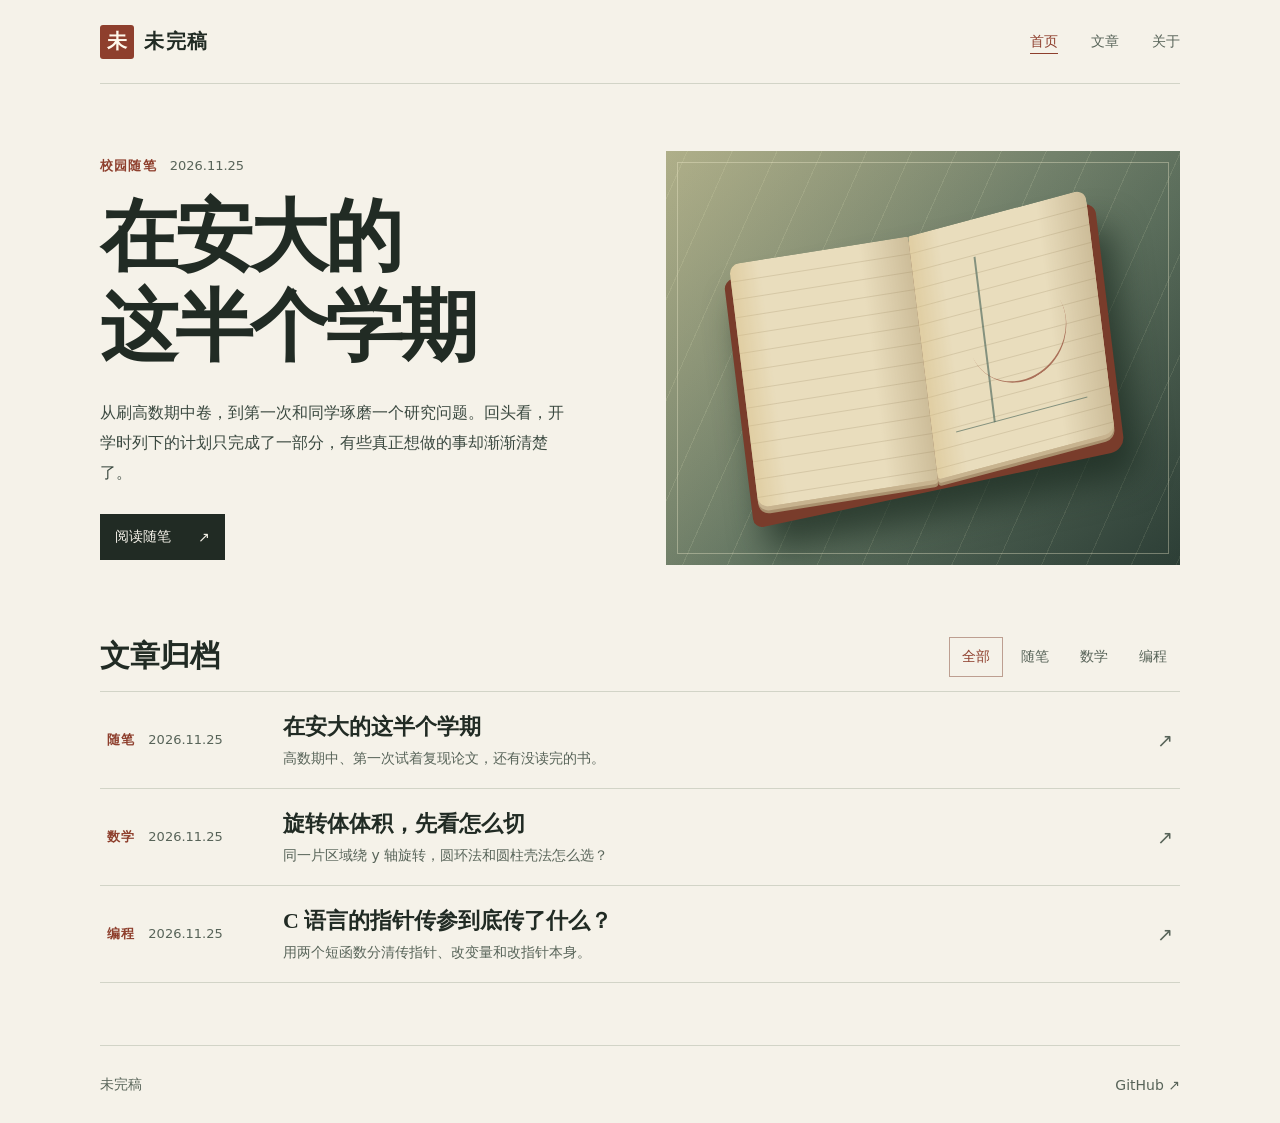
==== index.html @ 0f2ad233 "Build a Chinese personal blog with an inaugural essay and notes" ====
<!doctype html>
<html lang="zh-CN">
<head>
  <meta charset="utf-8">
  <meta name="viewport" content="width=device-width, initial-scale=1">
  <meta name="description" content="记录大学生活、数学与编程的中文博客。">
  <meta name="theme-color" content="#f5f2e9">
  <title>个人博客 · 未完稿</title>
  <link rel="stylesheet" href="./assets/site.css">
  <script src="./assets/archive.js" defer></script>
</head>
<body>
  <a class="skip-link" href="#main">跳到正文</a>
  <header class="site-header wrap">
    <a class="wordmark" href="./"><span class="mark" aria-hidden="true">未</span>未完稿</a>
    <nav aria-label="站点导航">
      <a href="./" aria-current="page">首页</a>
      <a href="./#archive">文章</a>
      <a href="./about.html">关于</a>
    </nav>
  </header>
  <main id="main" class="wrap">
    <section class="hero" aria-labelledby="featured">
      <div class="hero-copy">
        <p class="kicker"><span>校园随笔</span><time datetime="2026-11-25">2026.11.25</time></p>
        <h1 id="featured">在安大的<br>这半个学期</h1>
        <p class="hero-summary">从刷高数期中卷，到第一次和同学琢磨一个研究问题。回头看，开学时列下的计划只完成了一部分，有些真正想做的事却渐渐清楚了。</p>
        <a class="read-link" href="posts/first-half-semester.html">阅读随笔 <span aria-hidden="true">↗</span></a>
      </div>
      <div class="hero-art" aria-hidden="true">
        <div class="notebook">
          <div class="cover"></div>
          <div class="sheet left-sheet"></div>
          <div class="sheet right-sheet"><span class="curve"></span></div>
        </div>
      </div>
    </section>
    <section class="archive" id="archive" aria-labelledby="archive-title">
      <div class="archive-header">
        <h2 id="archive-title">文章归档</h2>
        <div class="filters" role="group" aria-label="按主题筛选" hidden>
          <button type="button" data-filter="all" aria-pressed="true">全部</button>
          <button type="button" data-filter="campus" aria-pressed="false">随笔</button>
          <button type="button" data-filter="math" aria-pressed="false">数学</button>
          <button type="button" data-filter="code" aria-pressed="false">编程</button>
        </div>
      </div>
      <p class="sr-only" id="filter-status" role="status"></p>
      <ul class="entries">
        <li data-category="campus">
          <a class="entry" href="posts/first-half-semester.html">
            <div class="kicker"><span>随笔</span><time datetime="2026-11-25">2026.11.25</time></div>
            <div><h3>在安大的这半个学期</h3><p>高数期中、第一次试着复现论文，还有没读完的书。</p></div>
            <span class="entry-arrow" aria-hidden="true">↗</span>
          </a>
        </li>
        <li data-category="math">
          <a class="entry" href="posts/volumes-of-revolution.html">
            <div class="kicker"><span>数学</span><time datetime="2026-11-25">2026.11.25</time></div>
            <div><h3>旋转体体积，先看怎么切</h3><p>同一片区域绕 y 轴旋转，圆环法和圆柱壳法怎么选？</p></div>
            <span class="entry-arrow" aria-hidden="true">↗</span>
          </a>
        </li>
        <li data-category="code">
          <a class="entry" href="posts/c-pointers.html">
            <div class="kicker"><span>编程</span><time datetime="2026-11-25">2026.11.25</time></div>
            <div><h3>C 语言的指针传参到底传了什么？</h3><p>用两个短函数分清传指针、改变量和改指针本身。</p></div>
            <span class="entry-arrow" aria-hidden="true">↗</span>
          </a>
        </li>
      </ul>
    </section>
  </main>
  <footer class="site-footer wrap">
    <span>未完稿</span>
    <a href="https://github.com/Shangjinyuan/Shangjinyuan.github.io">GitHub ↗</a>
  </footer>
</body>
</html>
---- assets/site.css ----
:root {
  color-scheme: light;
  --paper: #f5f2e9;
  --ink: #212b24;
  --text: #3b4940;
  --muted: #586459;
  --rule: #d2d4c7;
  --accent: #8e3f2d;
  --serif: 'Noto Serif SC', 'Songti SC', 'STSong', SimSun, serif;
  --sans: 'PingFang SC', 'Microsoft YaHei', 'Noto Sans CJK SC', system-ui, sans-serif;
}

* { box-sizing: border-box; }
html { scroll-padding-top: 24px; }
body { margin: 0; background: var(--paper); color: var(--ink); font-family: var(--sans); }
a { color: inherit; }
button { font: inherit; }
[hidden] { display: none !important; }
:focus-visible { outline: 2px solid var(--accent); outline-offset: 5px; }
.wrap { width: min(1080px, calc(100% - 80px)); margin-inline: auto; }
.sr-only, .skip-link:not(:focus) {
  position: absolute;
  width: 1px;
  height: 1px;
  overflow: hidden;
  clip-path: inset(50%);
  white-space: nowrap;
}
.skip-link:focus { position: absolute; z-index: 2; top: 12px; left: 12px; padding: 9px 14px; background: var(--paper); }

.site-header, .site-footer { display: flex; align-items: center; justify-content: space-between; }
.site-header { min-height: 84px; border-bottom: 1px solid var(--rule); }
.site-header a, .site-footer a { text-decoration: none; }
.wordmark {
  display: inline-flex;
  gap: 10px;
  align-items: center;
  font: 700 20px var(--serif);
  letter-spacing: .08em;
  white-space: nowrap;
}
.mark {
  display: grid;
  place-items: center;
  width: 34px;
  height: 34px;
  border-radius: 3px;
  background: var(--accent);
  color: #fff9ec;
  letter-spacing: 0;
}
.site-header nav { display: flex; gap: clamp(14px, 3vw, 33px); color: var(--muted); font-size: 14px; }
.site-header nav a { display: inline-flex; align-items: center; min-height: 44px; white-space: nowrap; }
.site-header nav a:hover, .site-header nav [aria-current], .site-footer a:hover { color: var(--accent); }
.site-header nav [aria-current] { text-decoration: underline; text-underline-offset: 7px; }

.hero { display: grid; grid-template-columns: 1fr 1.05fr; gap: clamp(32px, 6vw, 84px); align-items: center; padding: 67px 0 71px; }
.kicker { display: flex; flex-wrap: wrap; align-items: baseline; gap: 7px 13px; margin: 0; color: var(--muted); font-size: 13px; }
.kicker span { color: var(--accent); font-weight: 700; letter-spacing: .09em; }
time { font-variant-numeric: tabular-nums; }
.hero h1, .article-heading h1 { margin: 17px 0; font-family: var(--serif); font-size: clamp(42px, 6.1vw, 78px); letter-spacing: -.04em; line-height: 1.16; }
.hero-summary { max-width: 29em; margin: 25px 0; color: var(--text); font-size: 16px; line-height: 1.9; }
.read-link {
  display: inline-flex;
  min-height: 46px;
  align-items: center;
  gap: 27px;
  padding: 0 15px;
  background: var(--ink);
  color: var(--paper);
  font-size: 14px;
  text-decoration: none;
}
.read-link:hover { background: var(--accent); }

.hero-art {
  position: relative;
  isolation: isolate;
  display: grid;
  place-items: center;
  min-height: 315px;
  aspect-ratio: 1.24;
  overflow: hidden;
  background:
    repeating-linear-gradient(114deg, transparent 0 19px, #edf0c721 19px 20px, transparent 20px 41px),
    linear-gradient(139deg, #9a9e81, #617461 58%, #34473e);
}
.hero-art::before { position: absolute; inset: 0; background: linear-gradient(127deg, #f1e4a23d, transparent 47%, #18272043); content: ''; }
.hero-art::after { position: absolute; inset: 11px; border: 1px solid #f3eed15c; content: ''; }
.notebook { position: relative; width: 71%; height: 59%; transform: rotate(-12deg) skewX(-5deg); }
.cover { position: absolute; inset: 2% -2% -4%; border-radius: 9px 12px 14px 10px; background: #793c2b; box-shadow: 12px 25px 34px #17271db0; }
.sheet {
  position: absolute;
  top: 0;
  width: 50%;
  height: 100%;
  background:
    linear-gradient(90deg, #d6bd8578, transparent 17% 72%, #947c5155),
    repeating-linear-gradient(to bottom, transparent 0 17px, #a2906b48 17px 18px),
    #e9ddbd;
  box-shadow: 0 4px #c7b38f, 0 7px #a9906e;
}
.left-sheet { left: 0; border-radius: 10px 2px 4px 11px; transform: skewY(3deg); transform-origin: right; }
.right-sheet { right: 0; border-radius: 2px 11px 10px 4px; transform: skewY(-3deg); transform-origin: left; }
.right-sheet::before {
  position: absolute;
  inset: 15% 13% 17%;
  border-bottom: 1px solid #546d60ad;
  background: linear-gradient(90deg, transparent 29%, #546d60ad 29% 30%, transparent 30%);
  content: '';
}
.curve { position: absolute; top: 27%; left: 26%; width: 55%; height: 43%; transform: rotate(-20deg); border-bottom: 2px solid #8e3f2daf; border-radius: 0 0 50% 50%; }

.archive { padding-bottom: 62px; }
.archive-header { display: flex; flex-wrap: wrap; gap: 10px 24px; justify-content: space-between; align-items: center; margin-bottom: 14px; }
.archive h2 { margin: 0; font: 700 30px var(--serif); }
.filters { display: flex; flex-wrap: wrap; gap: 5px; }
.filters button { min-height: 40px; padding: 5px 12px; border: 1px solid transparent; background: transparent; color: var(--muted); cursor: pointer; font-size: 14px; }
.filters button:hover, .filters button[aria-pressed='true'] { color: var(--accent); border-color: #bd9f91; }
.entries { margin: 0; padding: 0; border-top: 1px solid var(--rule); list-style: none; }
.entries li { border-bottom: 1px solid var(--rule); }
.entry { display: grid; grid-template-columns: 161px minmax(0, 1fr) 24px; gap: 15px; align-items: center; min-height: 96px; padding: 15px 7px; text-decoration: none; }
.entry:hover { background: #24392a07; }
.entry:hover h3, .entry:hover .entry-arrow { color: var(--accent); }
.entry h3 { margin: 0 0 4px; font: 700 22px/1.4 var(--serif); }
.entry p { margin: 0; color: var(--muted); font-size: 14px; line-height: 1.6; }
.entry-arrow { justify-self: end; color: var(--muted); font-size: 19px; }
.site-footer { min-height: 78px; border-top: 1px solid var(--rule); color: var(--muted); font-size: 14px; }

.reading-page { padding-block: 50px 72px; }
.prose { max-width: 690px; margin-inline: auto; color: var(--text); font-size: 17px; line-height: 1.95; overflow-wrap: anywhere; }
.back-link { color: var(--accent); font-size: 14px; text-underline-offset: 4px; }
.article-heading { margin: 30px 0 33px; padding-bottom: 24px; border-bottom: 1px solid var(--rule); }
.article-heading h1 { color: var(--ink); font-size: clamp(34px, 5.6vw, 59px); }
.article-heading .dek { margin: 0; color: var(--muted); }
.prose h2 { margin: 33px 0 10px; color: var(--ink); font: 700 25px/1.45 var(--serif); }
.prose p, .prose ul { margin-block: 14px; }
.prose ul { padding-left: 1.5em; }
.prose li + li { margin-top: 4px; }
.prose pre { overflow: auto; padding: 17px 20px; background: #e9e9dc; color: var(--ink); font-size: 14px; line-height: 1.6; tab-size: 4; }
.prose code { font-family: 'Cascadia Mono', Consolas, monospace; }
.prose :not(pre) > code { padding: .1em .26em; border-radius: 3px; background: #e9e9dc; font-size: .9em; }
.prose .equation { padding: 8px 14px; border-left: 2px solid var(--rule); color: var(--ink); font-family: Georgia, serif; }
.article-footer { margin-top: 40px; padding-top: 18px; border-top: 1px solid var(--rule); }

@media (max-width: 790px) {
  .wrap { width: calc(100% - 48px); }
  .hero { gap: 28px; padding-block: 49px; }
  .hero-art { min-height: 255px; }
}
@media (max-width: 610px) {
  .wrap { width: calc(100% - 36px); }
  .site-header { min-height: 68px; }
  .hero { grid-template-columns: 1fr; gap: 23px; padding: 34px 0 42px; }
  .hero h1 { margin-block: 14px; }
  .hero-summary { margin-block: 16px 20px; }
  .hero-art { min-height: 0; aspect-ratio: 1.75; }
  .notebook { width: 58%; height: 59%; }
  .archive { padding-bottom: 40px; }
  .archive h2 { font-size: 26px; }
  .entry { grid-template-columns: minmax(0, 1fr) 18px; gap: 5px 9px; padding: 14px 3px; }
  .entry .kicker { grid-column: 1; }
  .entry h3 { font-size: 19px; }
  .entry-arrow { grid-column: 2; grid-row: 2; }
  .reading-page { padding-block: 34px 46px; }
}
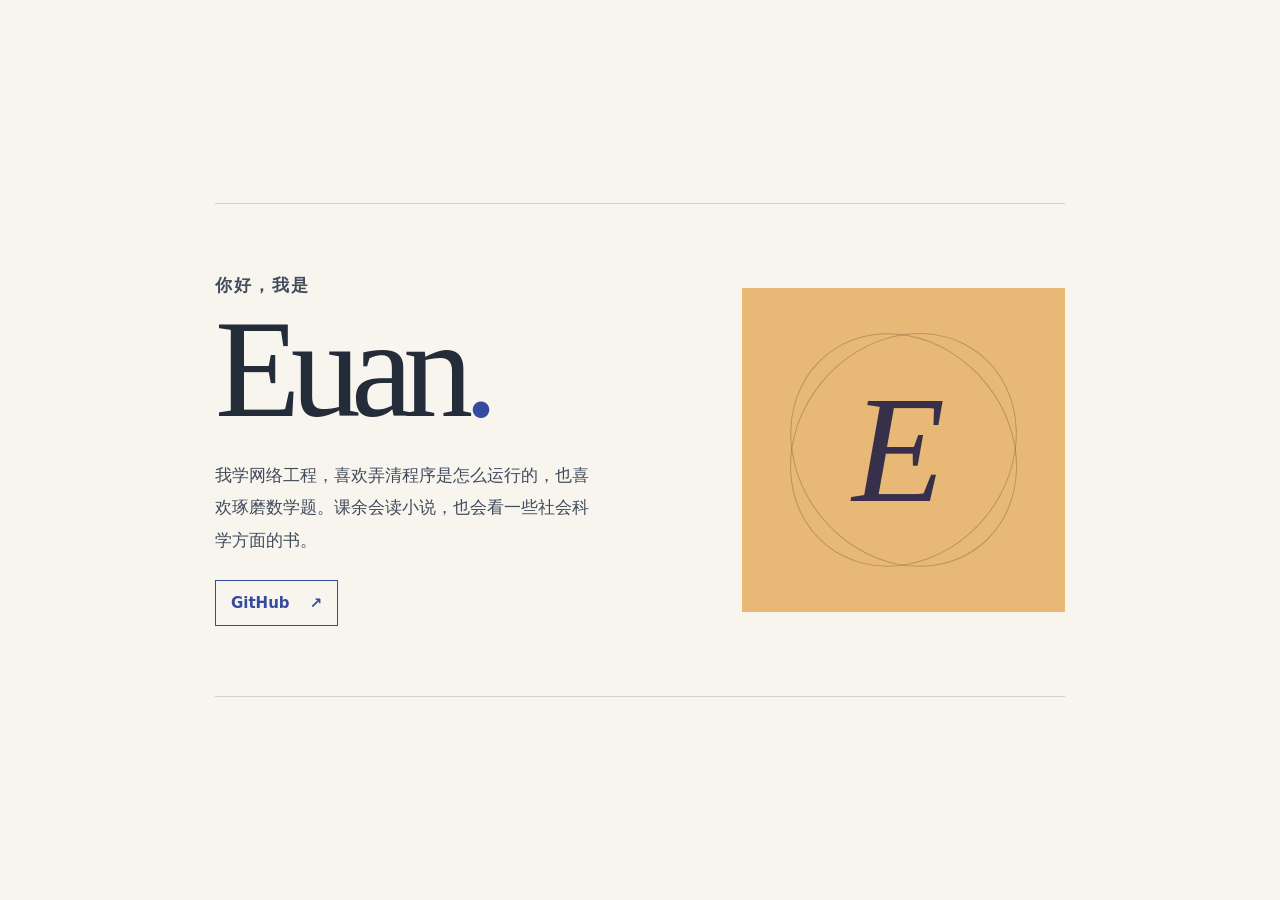
==== commit c1ba4474: "Replace the blog with a one-page personal introduction" ====
--- a/index.html
+++ b/index.html
@@ -3,77 +3,19 @@
 <head>
   <meta charset="utf-8">
   <meta name="viewport" content="width=device-width, initial-scale=1">
-  <meta name="description" content="记录大学生活、数学与编程的中文博客。">
-  <meta name="theme-color" content="#f5f2e9">
-  <title>个人博客 · 未完稿</title>
-  <link rel="stylesheet" href="./assets/site.css">
-  <script src="./assets/archive.js" defer></script>
+  <meta name="description" content="Euan 的个人主页。网络工程专业学生，喜欢计算机系统、数学、小说和社会科学。">
+  <meta name="theme-color" content="#f7f5ee">
+  <title>Euan 的个人主页</title>
+  <link rel="stylesheet" href="./style.css">
 </head>
 <body>
-  <a class="skip-link" href="#main">跳到正文</a>
-  <header class="site-header wrap">
-    <a class="wordmark" href="./"><span class="mark" aria-hidden="true">未</span>未完稿</a>
-    <nav aria-label="站点导航">
-      <a href="./" aria-current="page">首页</a>
-      <a href="./#archive">文章</a>
-      <a href="./about.html">关于</a>
-    </nav>
-  </header>
-  <main id="main" class="wrap">
-    <section class="hero" aria-labelledby="featured">
-      <div class="hero-copy">
-        <p class="kicker"><span>校园随笔</span><time datetime="2026-11-25">2026.11.25</time></p>
-        <h1 id="featured">在安大的<br>这半个学期</h1>
-        <p class="hero-summary">从刷高数期中卷，到第一次和同学琢磨一个研究问题。回头看，开学时列下的计划只完成了一部分，有些真正想做的事却渐渐清楚了。</p>
-        <a class="read-link" href="posts/first-half-semester.html">阅读随笔 <span aria-hidden="true">↗</span></a>
-      </div>
-      <div class="hero-art" aria-hidden="true">
-        <div class="notebook">
-          <div class="cover"></div>
-          <div class="sheet left-sheet"></div>
-          <div class="sheet right-sheet"><span class="curve"></span></div>
-        </div>
-      </div>
-    </section>
-    <section class="archive" id="archive" aria-labelledby="archive-title">
-      <div class="archive-header">
-        <h2 id="archive-title">文章归档</h2>
-        <div class="filters" role="group" aria-label="按主题筛选" hidden>
-          <button type="button" data-filter="all" aria-pressed="true">全部</button>
-          <button type="button" data-filter="campus" aria-pressed="false">随笔</button>
-          <button type="button" data-filter="math" aria-pressed="false">数学</button>
-          <button type="button" data-filter="code" aria-pressed="false">编程</button>
-        </div>
-      </div>
-      <p class="sr-only" id="filter-status" role="status"></p>
-      <ul class="entries">
-        <li data-category="campus">
-          <a class="entry" href="posts/first-half-semester.html">
-            <div class="kicker"><span>随笔</span><time datetime="2026-11-25">2026.11.25</time></div>
-            <div><h3>在安大的这半个学期</h3><p>高数期中、第一次试着复现论文，还有没读完的书。</p></div>
-            <span class="entry-arrow" aria-hidden="true">↗</span>
-          </a>
-        </li>
-        <li data-category="math">
-          <a class="entry" href="posts/volumes-of-revolution.html">
-            <div class="kicker"><span>数学</span><time datetime="2026-11-25">2026.11.25</time></div>
-            <div><h3>旋转体体积，先看怎么切</h3><p>同一片区域绕 y 轴旋转，圆环法和圆柱壳法怎么选？</p></div>
-            <span class="entry-arrow" aria-hidden="true">↗</span>
-          </a>
-        </li>
-        <li data-category="code">
-          <a class="entry" href="posts/c-pointers.html">
-            <div class="kicker"><span>编程</span><time datetime="2026-11-25">2026.11.25</time></div>
-            <div><h3>C 语言的指针传参到底传了什么？</h3><p>用两个短函数分清传指针、改变量和改指针本身。</p></div>
-            <span class="entry-arrow" aria-hidden="true">↗</span>
-          </a>
-        </li>
-      </ul>
-    </section>
+  <main class="home">
+    <div class="intro">
+      <h1><span class="greeting">你好，我是</span><span class="name" lang="en">Euan<span class="period" aria-hidden="true">.</span></span></h1>
+      <p>我学网络工程，喜欢弄清程序是怎么运行的，也喜欢琢磨数学题。课余会读小说，也会看一些社会科学方面的书。</p>
+      <a class="github" href="https://github.com/Shangjinyuan">GitHub <span aria-hidden="true">↗</span></a>
+    </div>
+    <div class="monogram" aria-hidden="true"><span>E</span></div>
   </main>
-  <footer class="site-footer wrap">
-    <span>未完稿</span>
-    <a href="https://github.com/Shangjinyuan/Shangjinyuan.github.io">GitHub ↗</a>
-  </footer>
 </body>
 </html>
--- a/style.css
+++ b/style.css
@@ -0,0 +1,116 @@
+:root {
+  color-scheme: light;
+  --paper: #f7f5ee;
+  --ink: #242b39;
+  --text: #414b5b;
+  --accent: #344b9f;
+  --rule: #d3d3cb;
+  font-family: "PingFang SC", "Microsoft YaHei", "Noto Sans CJK SC", system-ui, sans-serif;
+}
+
+* { box-sizing: border-box; }
+
+body {
+  margin: 0;
+  min-height: 100vh;
+  min-height: 100svh;
+  display: grid;
+  place-items: center;
+  padding: 38px 32px;
+  background: var(--paper);
+  color: var(--ink);
+}
+
+.home {
+  width: min(850px, 100%);
+  display: grid;
+  grid-template-columns: minmax(0, 1.15fr) minmax(0, .85fr);
+  align-items: center;
+  gap: clamp(38px, 7vw, 90px);
+  border-block: 1px solid var(--rule);
+  padding-block: clamp(38px, 6vw, 70px);
+}
+
+h1 { margin: 0; font-weight: 600; }
+
+.greeting {
+  display: block;
+  color: var(--text);
+  font-size: 17px;
+  letter-spacing: .12em;
+}
+
+.name {
+  display: block;
+  margin-top: 7px;
+  font: 400 clamp(78px, 12vw, 140px)/.93 Georgia, "Times New Roman", serif;
+  letter-spacing: -.07em;
+}
+
+.period { color: var(--accent); }
+
+.intro p {
+  max-width: 22em;
+  margin: 25px 0 24px;
+  color: var(--text);
+  font-size: 17px;
+  line-height: 1.9;
+}
+
+.github {
+  display: inline-flex;
+  min-height: 46px;
+  align-items: center;
+  gap: 20px;
+  padding: 8px 15px;
+  border: 1px solid var(--accent);
+  color: var(--accent);
+  font-size: 15px;
+  font-weight: 600;
+  text-decoration: none;
+}
+
+.github:hover { background: var(--accent); color: #fff; }
+.github:focus-visible { outline: 2px solid var(--accent); outline-offset: 4px; }
+
+.monogram {
+  position: relative;
+  isolation: isolate;
+  display: grid;
+  place-items: center;
+  width: 100%;
+  aspect-ratio: 1;
+  overflow: hidden;
+  background: #e7b876;
+  color: #38304a;
+  font: italic 400 clamp(86px, 13vw, 152px)/1 Georgia, "Times New Roman", serif;
+}
+
+.monogram::before,
+.monogram::after {
+  position: absolute;
+  z-index: -1;
+  inset: 12% 17%;
+  border: 1px solid #6c51335c;
+  border-radius: 50%;
+  transform: rotate(39deg);
+  content: "";
+}
+
+.monogram::after { transform: rotate(-39deg); }
+
+.monogram span { transform: translateX(-5%); }
+
+@media (max-width: 600px) {
+  body { padding: 28px 24px; }
+  .home {
+    max-width: 420px;
+    grid-template-columns: minmax(0, 1fr);
+    justify-items: start;
+    gap: 28px;
+    padding-block: 32px;
+  }
+  .name { font-size: clamp(76px, 17vw, 106px); }
+  .intro p { margin-block: 18px 20px; }
+  .monogram { width: clamp(95px, 30vw, 140px); font-size: clamp(47px, 14vw, 66px); }
+}
